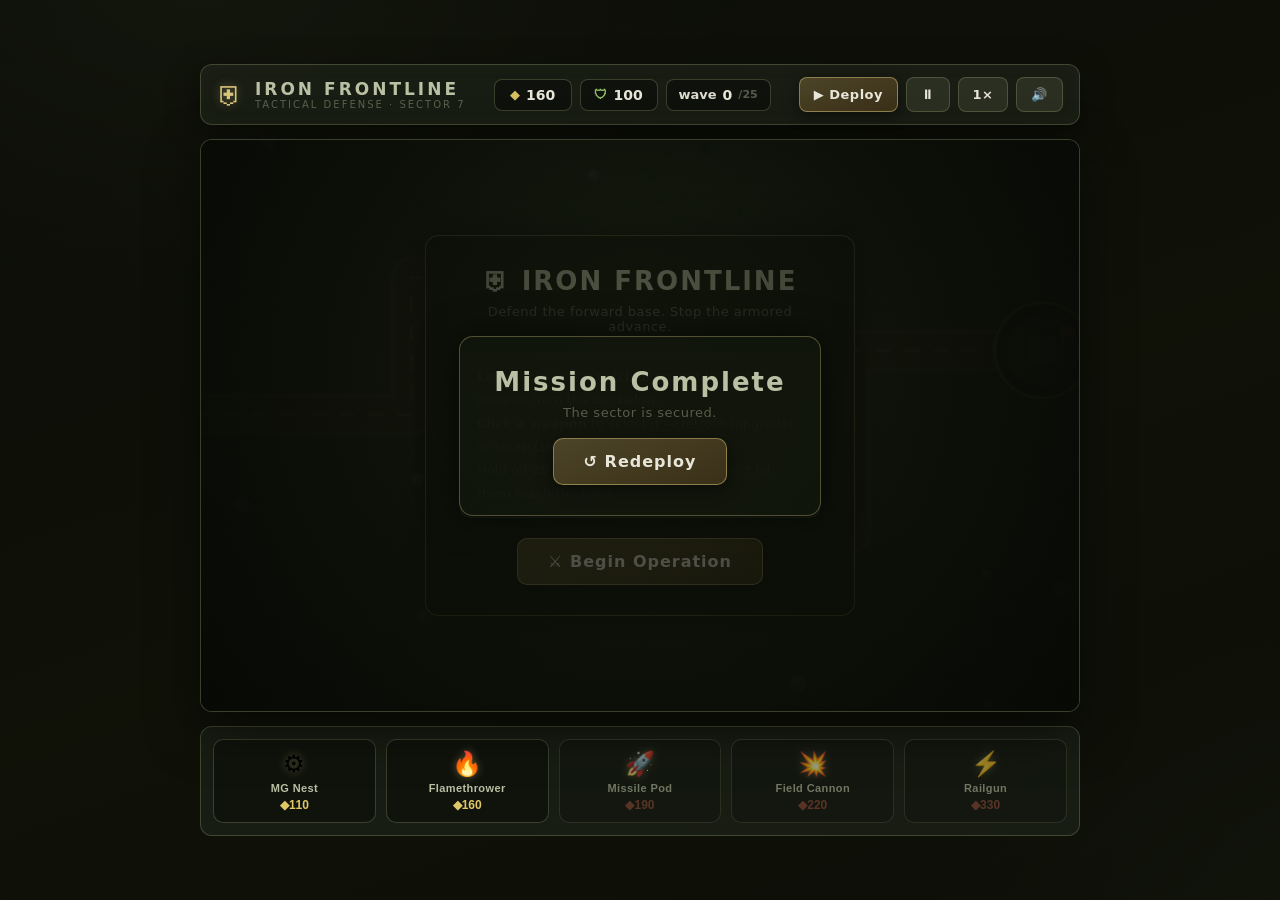
==== android/app/src/main/assets/index.html @ 5a0b9030 "Add Android WebView APK project + GitHub Actions build workflow (public repo)" ====
<!DOCTYPE html>
<html lang="en">
<head>
<meta charset="UTF-8">
<meta name="viewport" content="width=device-width, initial-scale=1.0">
<title>IRON FRONTLINE — Tactical Defense</title>
<link rel="stylesheet" href="css/style.css">
</head>
<body>
  <div class="page">
    <header class="hud">
      <div class="brand">
        <span class="logo">⛨</span>
        <div class="brandtxt">
          <h1>IRON FRONTLINE</h1>
          <span class="sub">TACTICAL DEFENSE · SECTOR 7</span>
        </div>
      </div>

      <div class="stats">
        <div class="stat" id="supplyStat"><span class="ic">◆</span><span id="supply">160</span></div>
        <div class="stat" id="integrityStat" title="Base integrity"><span class="ic">🛡</span><span id="integrity">100</span></div>
        <div class="stat" id="waveStat" title="Wave"><span class="ic">wave</span><span id="wave">0</span><span class="sub">/25</span></div>
      </div>

      <div class="controls">
        <button id="btnStart" class="btn primary">▶ Deploy</button>
        <button id="btnPause" class="btn" title="Pause">⏸</button>
        <button id="btnSpeed" class="btn" title="Speed">1×</button>
        <button id="btnMute" class="btn" title="Sound">🔊</button>
      </div>
    </header>

    <div class="stage">
      <canvas id="game"></canvas>

      <!-- floating upgrade panel -->
      <div class="tower-panel" id="towerPanel" hidden>
        <div class="tp-head"><span id="tpName">Weapon</span><span class="tp-lvl" id="tpLvl">Lv 1</span></div>
        <div class="tp-stats" id="tpStats"></div>
        <div class="tp-actions">
          <button id="btnUpgrade" class="btn mini">▲ Retrofit</button>
          <button id="btnSell" class="btn mini sell">Scrap</button>
        </div>
      </div>

      <!-- start overlay -->
      <div class="overlay" id="startOverlay">
        <div class="card">
          <h2>⛨ IRON FRONTLINE</h2>
          <p class="tag">Defend the forward base. Stop the armored advance.</p>
          <div class="howto">
            <p><b>Left-click</b> a clear patch of ground to deploy a weapon from the bar below.</p>
            <p><b>Click a weapon</b> to select it — retrofit (upgrade) or scrap (sell).</p>
            <p>Hold off <b>25 waves</b> of hostile forces. Don't let them reach the base.</p>
          </div>
          <button id="btnPlay" class="btn big primary">⚔ Begin Operation</button>
        </div>
      </div>

      <!-- end overlay -->
      <div class="overlay" id="endOverlay" hidden>
        <div class="card">
          <h2 id="endTitle">Mission Complete</h2>
          <p class="tag" id="endSub">The sector is secured.</p>
          <button id="btnRestart" class="btn big primary">↺ Redeploy</button>
        </div>
      </div>
    </div>

    <nav class="towerbar" id="towerBar"></nav>
  </div>

  <script src="js/game.js" defer></script>
</body>
</html>
---- android/app/src/main/assets/css/style.css ----
/* ============ IRON FRONTLINE — tactical military theme ============ */
* { box-sizing: border-box; margin: 0; padding: 0; }

:root {
  --bg: #0d0f0a;
  --panel: rgba(28, 32, 22, 0.82);
  --stroke: rgba(170, 180, 130, 0.28);
  --steel: #b9c0a4;
  --accent: #d8c47a;   /* brass / amber */
  --text: #e7e6d8;
  --text-dim: #9aa08485;
  --good: #9fcb6e;
  --bad: #e06a4f;
  --gold: #e0c765;
}

html, body { height: 100%; }

body {
  font-family: "Segoe UI", Roboto, system-ui, -apple-system, sans-serif;
  color: var(--text);
  background:
    radial-gradient(900px 600px at 15% -5%, rgba(90,100,50,.10), transparent 60%),
    radial-gradient(900px 700px at 110% 110%, rgba(60,70,40,.12), transparent 55%),
    linear-gradient(160deg, #0b0d08, #101208 55%, #0d0f08);
  min-height: 100%;
  display: flex; align-items: center; justify-content: center;
  padding: 20px; overflow-x: hidden;
}

.page {
  width: min(880px, 98vw);
  display: flex; flex-direction: column; gap: 14px;
}

/* ---- HUD ---- */
.hud {
  display: flex; align-items: center; justify-content: space-between;
  gap: 12px; flex-wrap: wrap;
  padding: 12px 16px;
  background: var(--panel);
  border: 1px solid var(--stroke);
  border-radius: 12px;
  box-shadow: 0 10px 30px rgba(0,0,0,.5), inset 0 0 20px rgba(120,130,80,.04);
}
.brand { display: flex; align-items: center; gap: 12px; }
.logo { font-size: 26px; color: var(--accent); text-shadow: 0 0 10px rgba(216,196,122,.4); }
.brandtxt { display: flex; flex-direction: column; line-height: 1.1; }
.brand h1 { font-size: 17px; letter-spacing: 3px; font-weight: 800; color: var(--steel); }
.brand .sub { font-size: 10px; letter-spacing: 2px; color: var(--text-dim); }

.stats { display: flex; gap: 8px; }
.stat {
  display: flex; align-items: center; gap: 6px;
  padding: 7px 12px; border-radius: 8px;
  background: rgba(0,0,0,.35); border: 1px solid var(--stroke);
  font-weight: 700; font-variant-numeric: tabular-nums;
  min-width: 78px; justify-content: center; font-size: 14px;
}
.stat .ic { font-size: 13px; opacity: .95; }
#supplyStat .ic { color: var(--gold); }
#integrityStat .ic { color: var(--good); }
.stat .sub { font-size: 11px; color: var(--text-dim); font-weight: 600; }

.controls { display: flex; gap: 8px; }
.btn {
  font-family: inherit; cursor: pointer; user-select: none;
  background: rgba(52,56,40,.7); color: var(--text);
  border: 1px solid var(--stroke); border-radius: 8px;
  padding: 9px 14px; font-size: 13px; font-weight: 700; letter-spacing: .5px;
  transition: transform .08s ease, box-shadow .15s ease, border-color .15s ease, background .15s;
}
.btn:hover { border-color: var(--accent); box-shadow: 0 0 12px rgba(216,196,122,.25); transform: translateY(-1px); }
.btn:active { transform: translateY(1px); }
.btn.primary {
  background: linear-gradient(160deg, #4c4428, #3a3018);
  border-color: rgba(216,196,122,.5);
  box-shadow: 0 4px 16px rgba(0,0,0,.4);
}
.btn.primary:hover { box-shadow: 0 0 20px rgba(216,196,122,.35); }
.btn.big { font-size: 16px; padding: 13px 30px; border-radius: 10px; letter-spacing: 1px; }
.btn.mini { font-size: 12px; padding: 8px 12px; }
.btn.sell { background: rgba(110,44,32,.5); border-color: rgba(224,106,79,.4); }
.btn.sell:hover { box-shadow: 0 0 12px rgba(224,106,79,.35); }

/* ---- stage ---- */
.stage {
  position: relative;
  border-radius: 12px; overflow: hidden;
  border: 1px solid var(--stroke);
  box-shadow: 0 18px 50px rgba(0,0,0,.55), inset 0 0 24px rgba(90,100,60,.05);
  background: #10130c;
}
#game { display: block; width: 100%; height: auto; }

/* weapon panel */
.tower-panel {
  position: absolute; top: 12px; right: 12px;
  width: 224px; padding: 14px;
  background: rgba(20, 24, 14, .95);
  border: 1px solid rgba(216,196,122,.4);
  border-radius: 10px;
  box-shadow: 0 10px 28px rgba(0,0,0,.55), 0 0 16px rgba(160,150,90,.12);
  animation: pop .16s ease;
}
@keyframes pop { from { transform: scale(.92); opacity: 0; } to { transform: scale(1); opacity: 1; } }
.tp-head { display: flex; justify-content: space-between; align-items: center; margin-bottom: 10px; }
.tp-head #tpName { font-weight: 800; font-size: 14px; color: var(--accent); letter-spacing: .5px; }
.tp-lvl { font-size: 11px; color: var(--good); background: rgba(0,0,0,.4); padding: 3px 8px; border-radius: 6px; }
.tp-stats { font-size: 12px; color: var(--text); line-height: 1.75; }
.tp-stats b { color: var(--gold); }
.tp-actions { display: flex; gap: 8px; margin-top: 12px; }
.tp-actions .btn { flex: 1; text-align: center; }

/* overlays */
.overlay {
  position: absolute; inset: 0;
  display: flex; align-items: center; justify-content: center;
  background: radial-gradient(circle at 50% 40%, rgba(16,20,10,.6), rgba(6,8,4,.88));
  z-index: 5;
}
.card {
  text-align: center; max-width: 430px; padding: 30px 34px;
  background: rgba(18,22,12,.94);
  border: 1px solid rgba(180,170,110,.4);
  border-radius: 14px;
  box-shadow: 0 0 36px rgba(0,0,0,.6);
}
.card h2 { font-size: 26px; letter-spacing: 2px; margin-bottom: 8px; color: var(--steel); }
.card .tag { color: var(--text-dim); margin-bottom: 18px; font-size: 13px; letter-spacing: .5px; }
.howto { text-align: left; font-size: 13px; color: var(--text);
  background: rgba(255,255,255,.03); border: 1px solid var(--stroke);
  border-radius: 10px; padding: 12px 16px; margin-bottom: 20px; line-height: 1.8; }
.howto b { color: var(--accent); }

/* tower bar */
.towerbar {
  display: flex; gap: 10px; flex-wrap: wrap;
  padding: 12px;
  background: var(--panel);
  border: 1px solid var(--stroke);
  border-radius: 12px;
}
.tower-btn {
  flex: 1 1 100px; cursor: pointer;
  display: flex; flex-direction: column; align-items: center; gap: 4px;
  padding: 10px 8px;
  background: rgba(0,0,0,.32);
  border: 1px solid var(--stroke);
  border-radius: 10px;
  transition: transform .08s, box-shadow .15s, border-color .15s;
}
.tower-btn:hover { border-color: var(--accent); box-shadow: 0 0 14px rgba(216,196,122,.25); transform: translateY(-2px); }
.tower-btn.selected { border-color: var(--accent); box-shadow: 0 0 16px rgba(216,196,122,.4), inset 0 0 12px rgba(216,196,122,.1); }
.tower-btn .icon { font-size: 24px; filter: drop-shadow(0 0 4px rgba(200,190,130,.4)); }
.tower-btn .name { font-size: 11px; font-weight: 700; letter-spacing: .4px; color: var(--steel); }
.tower-btn .cost { font-size: 12px; color: var(--gold); font-weight: 800; font-variant-numeric: tabular-nums; }
.tower-btn.cant .cost { color: var(--bad); opacity: .6; }
.tower-btn.cant { opacity: .55; }
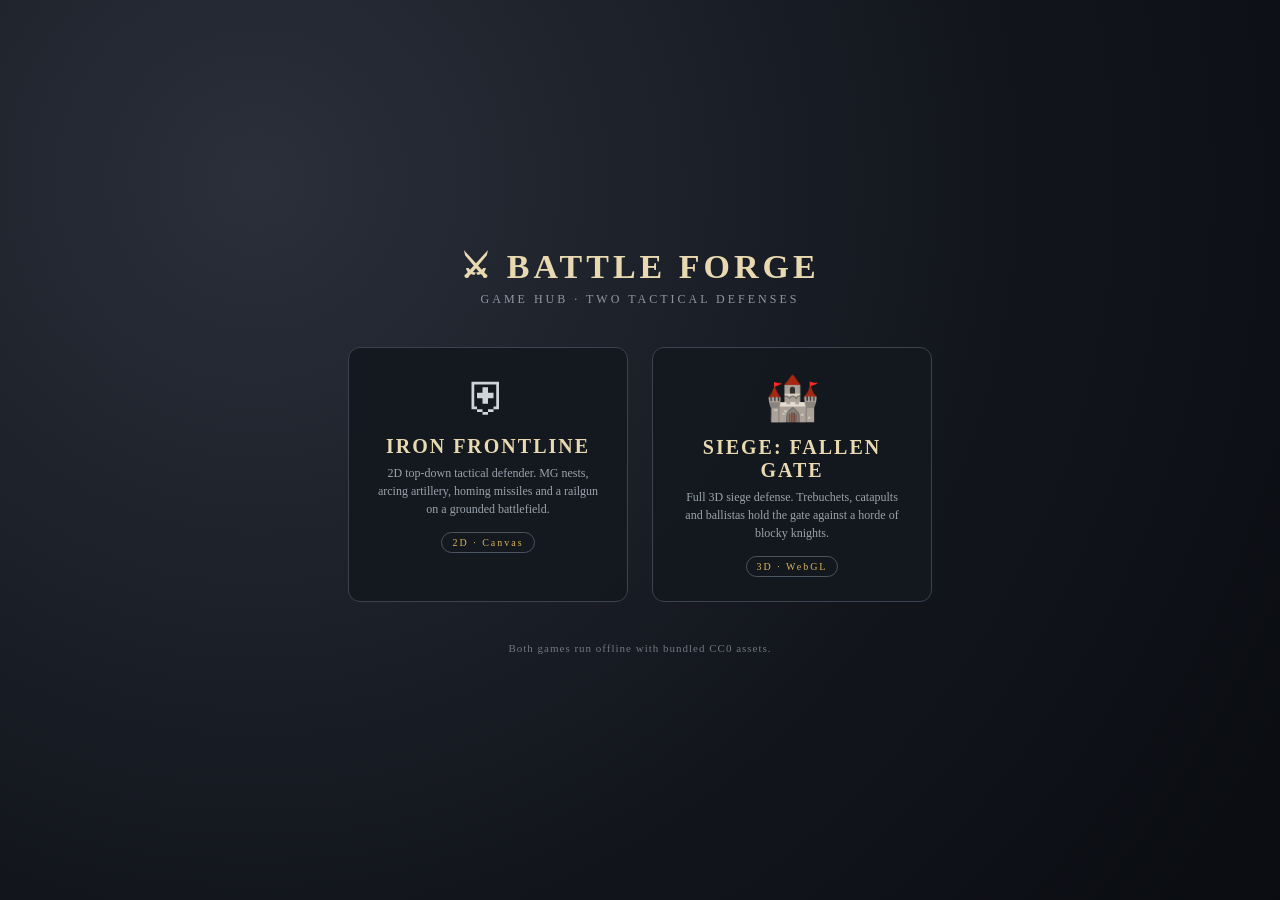
==== commit c77cd7e6: "Android: bundle 3D game (SIEGE) in APK with asset-serving launcher - Add launcher hub (index.html) l" ====
--- a/android/app/src/main/assets/index.html
+++ b/android/app/src/main/assets/index.html
@@ -3,74 +3,52 @@
 <head>
 <meta charset="UTF-8">
 <meta name="viewport" content="width=device-width, initial-scale=1.0">
-<title>IRON FRONTLINE — Tactical Defense</title>
-<link rel="stylesheet" href="css/style.css">
+<title>Battle Forge — Game Hub</title>
+<style>
+  * { margin:0; padding:0; box-sizing:border-box; }
+  html,body { width:100%; height:100%; font-family: Georgia, 'Times New Roman', serif;
+    color:#cfd4dc; }
+  .bg { position:fixed; inset:0; z-index:-1;
+    background: radial-gradient(circle at 20% 20%, #2a2f3a, #12151c 60%, #0a0c11); }
+  .hub { min-height:100%; display:flex; flex-direction:column; align-items:center;
+    justify-content:center; gap:40px; padding:32px; text-align:center; }
+  h1 { font-size:34px; letter-spacing:4px; color:#e8d9b0; }
+  .sub { font-size:12px; letter-spacing:3px; color:#8f98a2; text-transform:uppercase; margin-top:6px; }
+  .cards { display:flex; gap:24px; flex-wrap:wrap; justify-content:center; }
+  .card { width:280px; background:rgba(20,24,31,.92); border:1px solid #3b4350;
+    border-radius:12px; padding:24px; text-decoration:none; color:#cfd4dc;
+    transition: transform .15s, border-color .15s; }
+  .card:hover { transform:translateY(-4px); border-color:#c9a860; }
+  .card .icon { font-size:44px; display:block; margin-bottom:12px; }
+  .card h2 { color:#e8d9b0; letter-spacing:2px; font-size:20px; margin-bottom:6px; }
+  .card p { font-size:12px; color:#9aa3ad; line-height:1.5; }
+  .card .mode { display:inline-block; margin-top:14px; font-size:10px; letter-spacing:2px;
+    padding:4px 10px; border-radius:20px; border:1px solid #4a5560; color:#d9b45c; }
+  .foot { font-size:11px; color:#6f7882; letter-spacing:1px; }
+</style>
 </head>
 <body>
-  <div class="page">
-    <header class="hud">
-      <div class="brand">
-        <span class="logo">⛨</span>
-        <div class="brandtxt">
-          <h1>IRON FRONTLINE</h1>
-          <span class="sub">TACTICAL DEFENSE · SECTOR 7</span>
-        </div>
-      </div>
-
-      <div class="stats">
-        <div class="stat" id="supplyStat"><span class="ic">◆</span><span id="supply">160</span></div>
-        <div class="stat" id="integrityStat" title="Base integrity"><span class="ic">🛡</span><span id="integrity">100</span></div>
-        <div class="stat" id="waveStat" title="Wave"><span class="ic">wave</span><span id="wave">0</span><span class="sub">/25</span></div>
-      </div>
-
-      <div class="controls">
-        <button id="btnStart" class="btn primary">▶ Deploy</button>
-        <button id="btnPause" class="btn" title="Pause">⏸</button>
-        <button id="btnSpeed" class="btn" title="Speed">1×</button>
-        <button id="btnMute" class="btn" title="Sound">🔊</button>
-      </div>
-    </header>
-
-    <div class="stage">
-      <canvas id="game"></canvas>
-
-      <!-- floating upgrade panel -->
-      <div class="tower-panel" id="towerPanel" hidden>
-        <div class="tp-head"><span id="tpName">Weapon</span><span class="tp-lvl" id="tpLvl">Lv 1</span></div>
-        <div class="tp-stats" id="tpStats"></div>
-        <div class="tp-actions">
-          <button id="btnUpgrade" class="btn mini">▲ Retrofit</button>
-          <button id="btnSell" class="btn mini sell">Scrap</button>
-        </div>
-      </div>
-
-      <!-- start overlay -->
-      <div class="overlay" id="startOverlay">
-        <div class="card">
-          <h2>⛨ IRON FRONTLINE</h2>
-          <p class="tag">Defend the forward base. Stop the armored advance.</p>
-          <div class="howto">
-            <p><b>Left-click</b> a clear patch of ground to deploy a weapon from the bar below.</p>
-            <p><b>Click a weapon</b> to select it — retrofit (upgrade) or scrap (sell).</p>
-            <p>Hold off <b>25 waves</b> of hostile forces. Don't let them reach the base.</p>
-          </div>
-          <button id="btnPlay" class="btn big primary">⚔ Begin Operation</button>
-        </div>
-      </div>
-
-      <!-- end overlay -->
-      <div class="overlay" id="endOverlay" hidden>
-        <div class="card">
-          <h2 id="endTitle">Mission Complete</h2>
-          <p class="tag" id="endSub">The sector is secured.</p>
-          <button id="btnRestart" class="btn big primary">↺ Redeploy</button>
-        </div>
-      </div>
+  <div class="bg"></div>
+  <div class="hub">
+    <div>
+      <h1>⚔ BATTLE FORGE</h1>
+      <div class="sub">Game Hub · Two Tactical Defenses</div>
     </div>
-
-    <nav class="towerbar" id="towerBar"></nav>
+    <div class="cards">
+      <a class="card" href="game2d/index.html">
+        <span class="icon">⛨</span>
+        <h2>IRON FRONTLINE</h2>
+        <p>2D top-down tactical defender. MG nests, arcing artillery, homing missiles and a railgun on a grounded battlefield.</p>
+        <span class="mode">2D · Canvas</span>
+      </a>
+      <a class="card" href="game3d/index.html">
+        <span class="icon">🏰</span>
+        <h2>SIEGE: FALLEN GATE</h2>
+        <p>Full 3D siege defense. Trebuchets, catapults and ballistas hold the gate against a horde of blocky knights.</p>
+        <span class="mode">3D · WebGL</span>
+      </a>
+    </div>
+    <div class="foot">Both games run offline with bundled CC0 assets.</div>
   </div>
-
-  <script src="js/game.js" defer></script>
 </body>
 </html>
